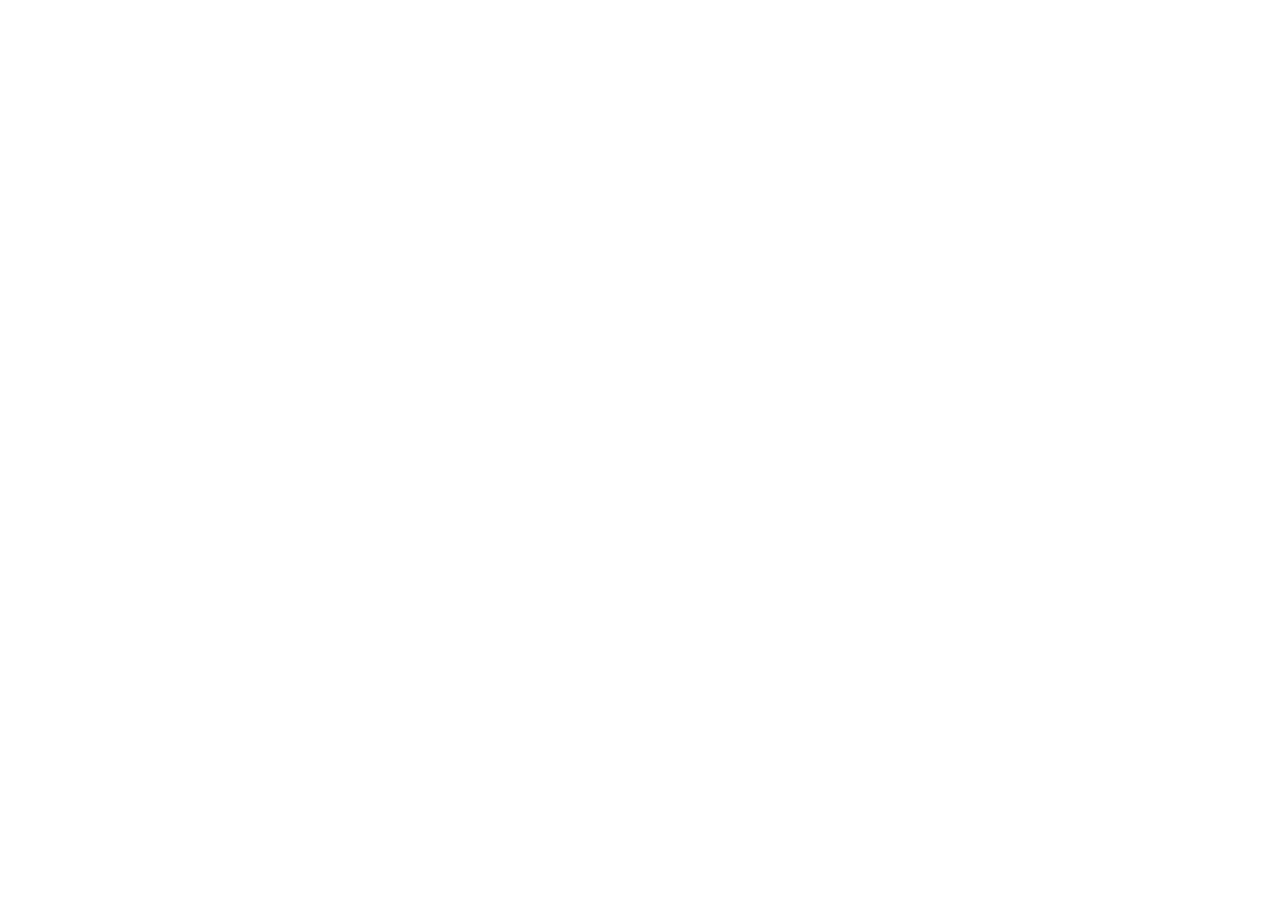
==== frontend/index.html @ 874155c7 "structered files" ====
<!DOCTYPE html>
<html lang="en">
<head>
    <meta charset="UTF-8">
    <meta name="viewport" content="width=device-width, initial-scale=1.0">
    <title>DearStranger</title>
</head>
<body>
    
</body>
</html>
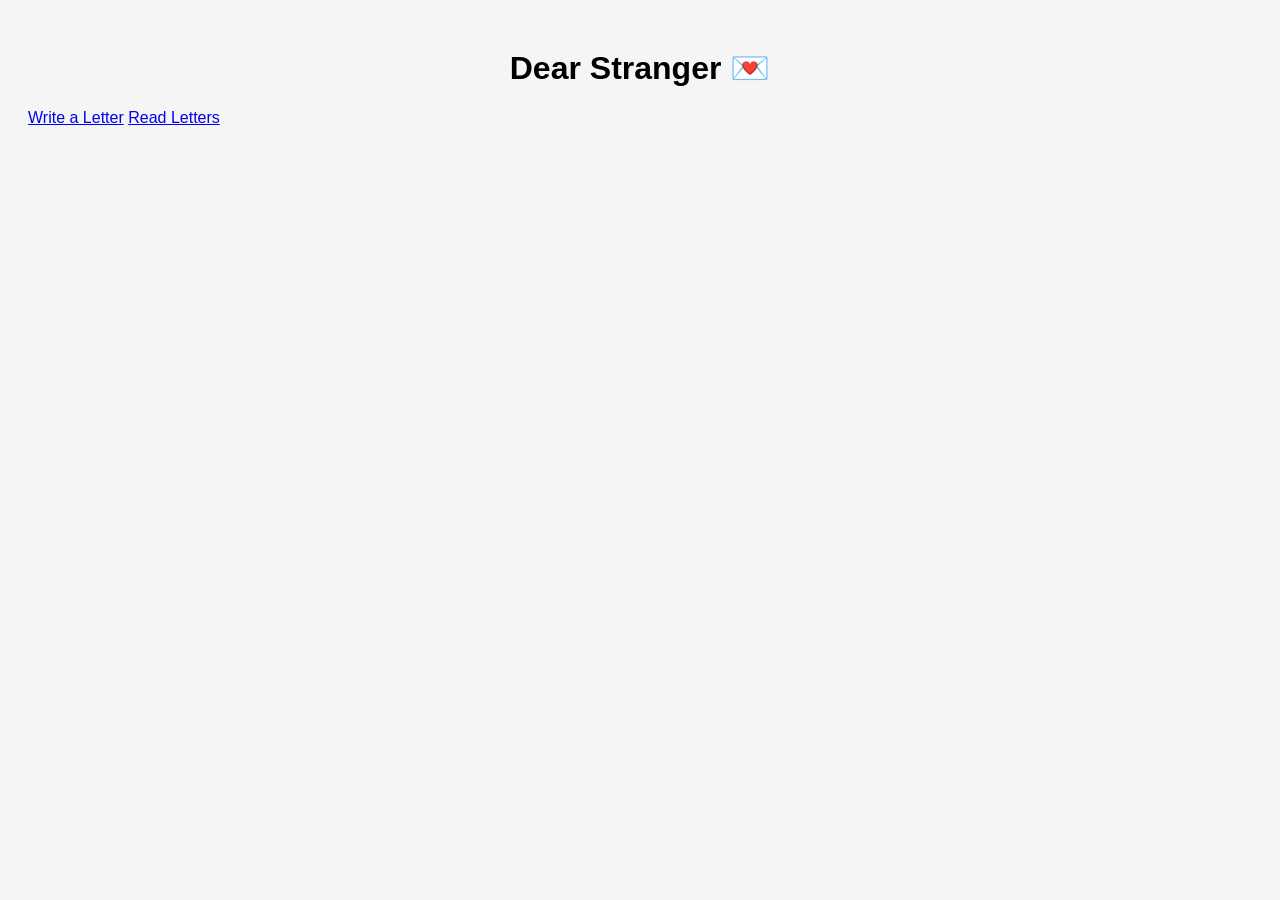
==== commit 0659bc1e: "initial code snippets added" ====
--- a/frontend/index.html
+++ b/frontend/index.html
@@ -1,11 +1,13 @@
 <!DOCTYPE html>
-<html lang="en">
+<html>
 <head>
-    <meta charset="UTF-8">
-    <meta name="viewport" content="width=device-width, initial-scale=1.0">
-    <title>DearStranger</title>
+  <title>Dear Stranger</title>
+  <link rel="stylesheet" href="styles.css">
 </head>
 <body>
-    
+  <h1>Dear Stranger 💌</h1>
+
+  <a href="write.html">Write a Letter</a>
+  <a href="read.html">Read Letters</a>
 </body>
 </html>
--- a/frontend/styles.css
+++ b/frontend/styles.css
@@ -0,0 +1,30 @@
+body {
+  font-family: Arial;
+  padding: 20px;
+  background: #f5f5f5;
+}
+
+h1, h2 {
+  text-align: center;
+}
+
+.input {
+  width: 100%;
+  padding: 10px;
+  margin: 5px 0;
+}
+
+.btn {
+  padding: 10px 20px;
+  background: black;
+  color: white;
+  border: none;
+  cursor: pointer;
+}
+
+.card {
+  background: white;
+  padding: 15px;
+  margin: 10px 0;
+  border-radius: 8px;
+}
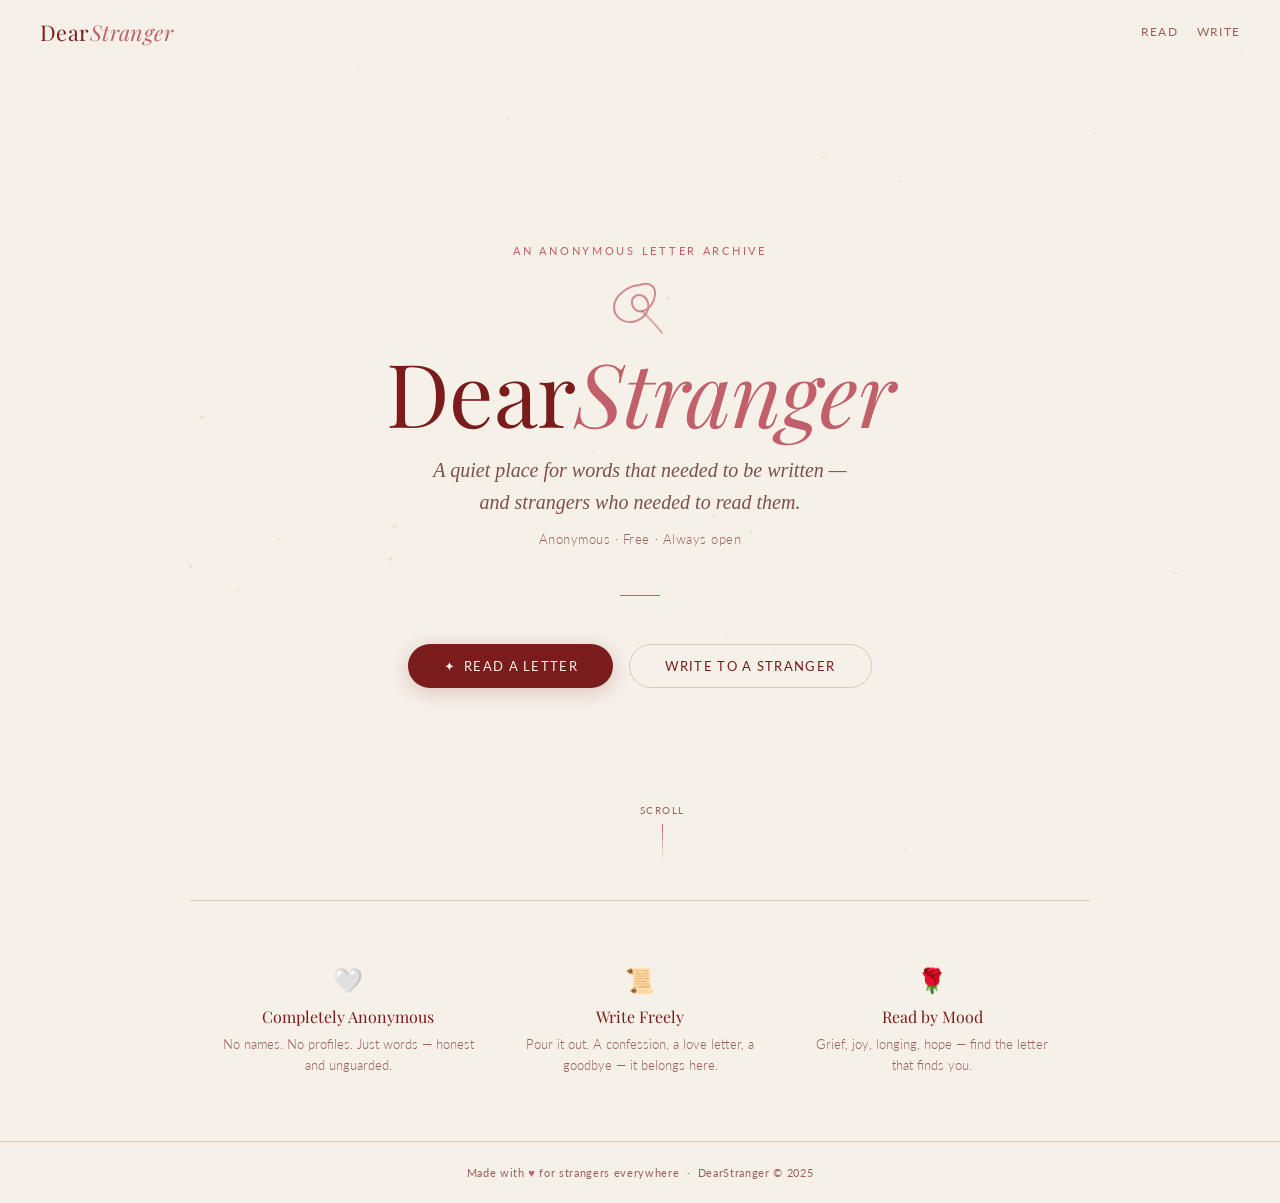
==== commit f88acb4c: "completed design and superbase integration with basic web working" ====
--- a/frontend/index.html
+++ b/frontend/index.html
@@ -1,13 +1,152 @@
 <!DOCTYPE html>
-<html>
+<html lang="en">
 <head>
-  <title>Dear Stranger</title>
-  <link rel="stylesheet" href="styles.css">
+  <meta charset="UTF-8"/>
+  <meta name="viewport" content="width=device-width, initial-scale=1.0"/>
+  <title>DearStranger</title>
+  <link rel="preconnect" href="https://fonts.googleapis.com"/>
+  <link rel="preconnect" href="https://fonts.gstatic.com" crossorigin/>
+  <link href="https://fonts.googleapis.com/css2?family=Playfair+Display:ital,wght@0,400;0,500;1,400&family=IM+Fell+English:ital@0;1&family=Lato:wght@300;400&display=swap" rel="stylesheet"/>
+<style>
+*,*::before,*::after{box-sizing:border-box;margin:0;padding:0;}
+:root{
+  --cherry:#7a1c1c;--cherry-deep:#5e1515;--rose:#c1606a;
+  --cream:#f5f0e8;--parchment:#fdf8f2;--border:#ddc8b8;
+  --text-dark:#3a1010;--text-mid:#7a5050;--text-muted:#9a6060;
+  --gold:#b8882a;--gold-light:#d4aa50;
+}
+html,body{min-height:100vh;background:var(--cream);font-family:'Lato',sans-serif;color:var(--text-dark);overflow-x:hidden;}
+#bg-canvas{position:fixed;inset:0;pointer-events:none;z-index:0;opacity:0.5;}
+
+/* NAV */
+nav{position:fixed;top:0;left:0;right:0;padding:1.1rem 2.5rem;display:flex;justify-content:space-between;align-items:center;z-index:50;background:linear-gradient(to bottom,rgba(245,240,232,0.97),rgba(245,240,232,0));}
+.logo{font-family:'Playfair Display',serif;font-size:1.35rem;color:var(--cherry);letter-spacing:0.02em;text-decoration:none;}
+.logo span{color:var(--rose);font-style:italic;}
+.nav-right{display:flex;gap:1.2rem;align-items:center;}
+.nav-link{font-size:0.75rem;letter-spacing:0.1em;text-transform:uppercase;color:var(--text-muted);background:none;border:none;cursor:pointer;font-family:'Lato',sans-serif;text-decoration:none;transition:color 0.2s;}
+.nav-link:hover{color:var(--cherry);}
+
+/* HERO */
+.hero{position:relative;z-index:1;min-height:100vh;display:flex;flex-direction:column;align-items:center;justify-content:center;text-align:center;padding:6rem 1.5rem 4rem;}
+.hero-eyebrow{font-size:0.68rem;letter-spacing:0.25em;text-transform:uppercase;color:var(--rose);margin-bottom:1.2rem;animation:fadeUp 0.7s ease both;}
+.hero-emblem{margin-bottom:0.4rem;animation:fadeUp 0.7s 0.05s ease both;}
+.hero-title{font-family:'Playfair Display',serif;font-size:clamp(3rem,8vw,5.5rem);font-weight:400;color:var(--cherry);line-height:1.05;letter-spacing:-0.01em;margin-bottom:1rem;animation:fadeUp 0.7s 0.1s ease both;}
+.hero-title em{color:var(--rose);font-style:italic;}
+.hero-tagline{font-family:'IM Fell English',serif;font-size:clamp(1rem,2.5vw,1.25rem);color:var(--text-mid);font-style:italic;font-weight:400;line-height:1.6;max-width:480px;margin:0 auto 0.8rem;animation:fadeUp 0.7s 0.18s ease both;}
+.hero-sub{font-size:0.82rem;color:var(--text-muted);font-weight:300;letter-spacing:0.04em;margin-bottom:3rem;animation:fadeUp 0.7s 0.24s ease both;}
+.hero-divider{width:40px;height:1px;background:var(--rose);opacity:0.4;margin:0 auto 3rem;animation:fadeUp 0.7s 0.28s ease both;}
+
+/* BUTTONS */
+.cta-group{display:flex;gap:1rem;flex-wrap:wrap;justify-content:center;animation:fadeUp 0.7s 0.32s ease both;}
+.btn-primary{background:var(--cherry);color:var(--cream);padding:0.8rem 2.2rem;border-radius:40px;font-size:0.82rem;letter-spacing:0.1em;text-transform:uppercase;text-decoration:none;font-family:'Lato',sans-serif;border:none;cursor:pointer;transition:background 0.2s,transform 0.2s,box-shadow 0.2s;box-shadow:0 4px 20px rgba(122,28,28,0.2);display:inline-flex;align-items:center;gap:0.5rem;}
+.btn-primary:hover{background:var(--cherry-deep);transform:translateY(-2px);box-shadow:0 8px 28px rgba(122,28,28,0.28);}
+.btn-secondary{background:transparent;color:var(--cherry);padding:0.8rem 2.2rem;border-radius:40px;border:1px solid #ddc8b8;font-size:0.82rem;letter-spacing:0.1em;text-transform:uppercase;text-decoration:none;font-family:'Lato',sans-serif;cursor:pointer;transition:all 0.2s;display:inline-flex;align-items:center;gap:0.5rem;}
+.btn-secondary:hover{border-color:var(--rose);background:rgba(122,28,28,0.04);transform:translateY(-2px);}
+
+/* SCROLL HINT */
+.scroll-hint{position:absolute;bottom:2.5rem;left:50%;transform:translateX(-50%);display:flex;flex-direction:column;align-items:center;gap:0.5rem;animation:fadeUp 1s 1s ease both;opacity:0.45;}
+.scroll-hint span{font-size:0.62rem;letter-spacing:0.15em;text-transform:uppercase;color:var(--text-muted);}
+.scroll-arrow{width:1px;height:36px;background:linear-gradient(to bottom,var(--rose),transparent);animation:arrowDrop 1.5s ease-in-out infinite;}
+
+/* ABOUT STRIP */
+.about-strip{position:relative;z-index:1;border-top:1px solid var(--border);padding:4rem 2rem;display:grid;grid-template-columns:repeat(auto-fit,minmax(220px,1fr));gap:2.5rem;max-width:900px;margin:0 auto;text-align:center;}
+.strip-icon{font-size:1.5rem;margin-bottom:0.7rem;display:block;}
+.strip-label{font-family:'Playfair Display',serif;font-size:1rem;color:var(--cherry);margin-bottom:0.4rem;}
+.strip-desc{font-size:0.8rem;color:var(--text-muted);line-height:1.7;font-weight:300;}
+
+/* FOOTER */
+footer{position:relative;z-index:1;border-top:1px solid var(--border);padding:1.5rem 2rem;text-align:center;font-size:0.7rem;color:var(--text-muted);letter-spacing:0.06em;}
+footer span{color:var(--rose);}
+
+/* ANIMATIONS */
+@keyframes fadeUp{from{opacity:0;transform:translateY(18px);}to{opacity:1;transform:translateY(0);}}
+@keyframes arrowDrop{0%,100%{transform:scaleY(1);opacity:0.45;}50%{transform:scaleY(1.3);opacity:0.8;}}
+
+@media(max-width:500px){
+  nav{padding:1rem 1.2rem;}
+  .cta-group{flex-direction:column;align-items:center;}
+  .btn-primary,.btn-secondary{width:100%;max-width:280px;justify-content:center;}
+}
+</style>
 </head>
 <body>
-  <h1>Dear Stranger 💌</h1>
 
-  <a href="write.html">Write a Letter</a>
-  <a href="read.html">Read Letters</a>
+<canvas id="bg-canvas"></canvas>
+
+<nav>
+  <a class="logo" href="#">Dear<span>Stranger</span></a>
+  <div class="nav-right">
+    <a class="nav-link" href="read.html">Read</a>
+    <a class="nav-link" href="write.html">Write</a>
+  </div>
+</nav>
+
+<section class="hero">
+  <p class="hero-eyebrow">An anonymous letter archive</p>
+
+  <div class="hero-emblem">
+    <svg width="80" height="60" viewBox="0 0 80 60" fill="none" xmlns="http://www.w3.org/2000/svg">
+      <path d="M40 8 C30 8, 14 18, 14 30 C14 40, 24 48, 36 44 C44 41, 50 34, 48 26 C46 18, 38 16, 34 20 C30 24, 32 32, 38 34 C44 36, 52 30, 54 22 C58 10, 50 4, 40 8 Z" stroke="#c1606a" stroke-width="2" stroke-linecap="round" fill="none" opacity="0.7"/>
+      <path d="M42 34 C48 40, 58 50, 62 56" stroke="#c1606a" stroke-width="2" stroke-linecap="round" fill="none" opacity="0.5"/>
+    </svg>
+  </div>
+
+  <h1 class="hero-title">Dear<em>Stranger</em></h1>
+
+  <p class="hero-tagline">
+    A quiet place for words that needed to be written —<br/>
+    and strangers who needed to read them.
+  </p>
+  <p class="hero-sub">Anonymous · Free · Always open</p>
+  <div class="hero-divider"></div>
+
+  <div class="cta-group">
+    <a class="btn-primary" href="read.html"><span>✦</span> Read a Letter</a>
+    <a class="btn-secondary" href="write.html">Write to a Stranger</a>
+  </div>
+
+  <div class="scroll-hint">
+    <span>Scroll</span>
+    <div class="scroll-arrow"></div>
+  </div>
+</section>
+
+<section class="about-strip">
+  <div class="strip-item">
+    <span class="strip-icon">🤍</span>
+    <div class="strip-label">Completely Anonymous</div>
+    <div class="strip-desc">No names. No profiles. Just words — honest and unguarded.</div>
+  </div>
+  <div class="strip-item">
+    <span class="strip-icon">📜</span>
+    <div class="strip-label">Write Freely</div>
+    <div class="strip-desc">Pour it out. A confession, a love letter, a goodbye — it belongs here.</div>
+  </div>
+  <div class="strip-item">
+    <span class="strip-icon">🌹</span>
+    <div class="strip-label">Read by Mood</div>
+    <div class="strip-desc">Grief, joy, longing, hope — find the letter that finds you.</div>
+  </div>
+</section>
+
+<footer>
+  Made with <span>♥</span> for strangers everywhere &nbsp;·&nbsp; DearStranger © 2025
+</footer>
+
+<script>
+(function(){
+  const canvas = document.getElementById('bg-canvas');
+  const ctx = canvas.getContext('2d');
+  let W, H, particles = [];
+  function resize(){ W = canvas.width = window.innerWidth; H = canvas.height = window.innerHeight; }
+  function Particle(){ this.reset(); }
+  Particle.prototype.reset = function(){ this.x=Math.random()*W; this.y=Math.random()*H; this.r=Math.random()*1.5+0.4; this.speed=Math.random()*0.25+0.08; this.drift=(Math.random()-0.5)*0.25; this.alpha=Math.random()*0.25+0.05; };
+  Particle.prototype.update = function(){ this.y-=this.speed; this.x+=this.drift; if(this.y<-5){this.reset();this.y=H+5;} };
+  function init(){ resize(); particles=Array.from({length:55},()=>new Particle()); }
+  function draw(){ ctx.clearRect(0,0,W,H); particles.forEach(p=>{ p.update(); ctx.beginPath(); ctx.arc(p.x,p.y,p.r,0,Math.PI*2); ctx.fillStyle=`rgba(193,96,106,${p.alpha})`; ctx.fill(); }); requestAnimationFrame(draw); }
+  window.addEventListener('resize',resize);
+  init(); draw();
+})();
+</script>
 </body>
 </html>
